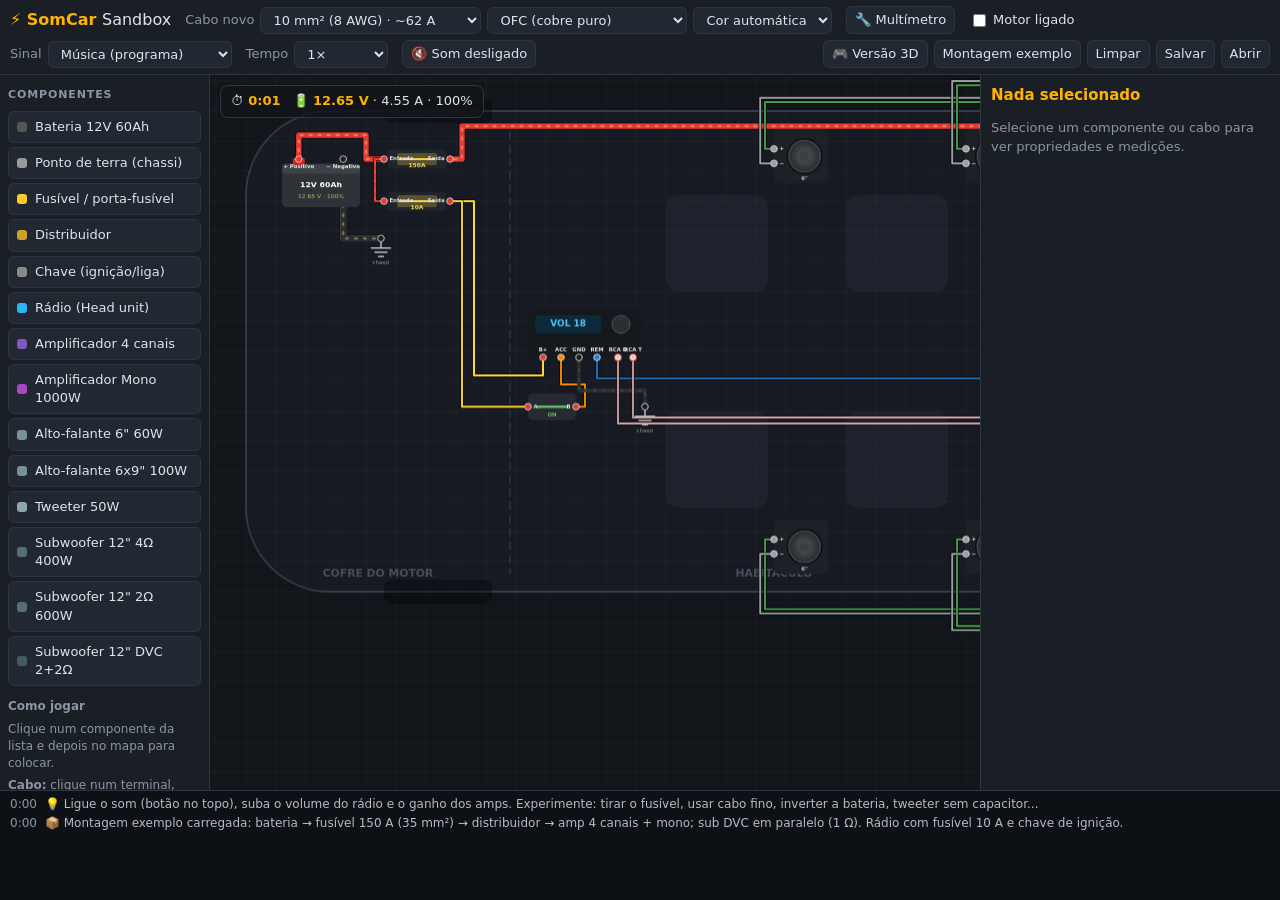
==== index.html @ 88ed20d8 "SomCar Sandbox: simulador de som automotivo 2D e 3D Co-Authored-By: Claude Opus 5.5 <noreply@anthrop" ====
<!doctype html>
<html lang="pt-BR">
<head>
<meta charset="utf-8">
<meta name="viewport" content="width=device-width,initial-scale=1">
<title>SomCar Sandbox – Simulador de Elétrica Automotiva</title>
<link rel="stylesheet" href="style.css">
</head>
<body>
<header id="top">
  <div class="brand">⚡ SomCar <span>Sandbox</span></div>
  <div class="grp"><label>Cabo novo</label>
    <select id="wGauge" title="Bitola do próximo cabo"></select>
    <select id="wMat" title="Material"><option value="cu">OFC (cobre puro)</option><option value="cca">CCA (alumínio cobreado)</option></select>
    <select id="wColor" title="Cor">
      <option value="auto">Cor automática</option><option value="#e53935">Vermelho</option><option value="#2b2b2b">Preto</option>
      <option value="#1e88e5">Azul</option><option value="#fdd835">Amarelo</option><option value="#fb8c00">Laranja</option>
      <option value="#9aa0a6">Cinza</option><option value="#43a047">Verde</option><option value="#8e24aa">Roxo</option>
    </select>
  </div>
  <div class="grp"><button id="btnMeter" title="Multímetro (M)">🔧 Multímetro</button></div>
  <div class="grp"><label class="chk"><input type="checkbox" id="motor"> Motor ligado</label></div>
  <div class="grp"><label>Sinal</label><select id="signal"></select></div>
  <div class="grp"><label>Tempo</label>
    <select id="speed"><option value="0">⏸ Pausa</option><option value="1" selected>1×</option><option value="5">5×</option><option value="20">20×</option></select>
  </div>
  <div class="grp"><button id="btnSound">🔇 Som desligado</button></div>
  <div class="grp right">
    <a href="jogo3d.html"><button>🎮 Versão 3D</button></a>
    <button id="btnExample">Montagem exemplo</button>
    <button id="btnClear">Limpar</button>
    <button id="btnExport">Salvar</button>
    <button id="btnImport">Abrir</button>
    <input type="file" id="file" accept=".json" hidden>
  </div>
</header>
<div id="main">
  <aside id="palette">
    <h4>Componentes</h4>
    <div id="palList"></div>
    <div class="help">
      <b>Como jogar</b>
      <p>Clique num componente da lista e depois no mapa para colocar.</p>
      <p><b>Cabo:</b> clique num terminal, clique no vazio para fazer curvas e clique no terminal de destino. <kbd>Esc</kbd> ou botão direito cancela.</p>
      <p>Arraste peças para mover. Arraste o fundo para navegar, rodinha = zoom.</p>
      <p><kbd>Del</kbd> apaga o selecionado. Duplo clique liga/desliga chave e rádio.</p>
      <p><b>Multímetro:</b> clique na ponta vermelha e depois na preta.</p>
    </div>
  </aside>
  <div id="stage">
    <canvas id="cv"></canvas>
    <div id="hud"></div>
    <div id="meter" hidden></div>
    <div id="tip" hidden></div>
    <div id="toast" hidden></div>
  </div>
  <aside id="panel">
    <div id="pTitle">Nada selecionado</div>
    <div id="pBody"><p class="muted">Selecione um componente ou cabo para ver propriedades e medições.</p></div>
    <div id="pLive"></div>
  </aside>
</div>
<div id="log"></div>
<script src="sim.js"></script>
<script src="audio.js"></script>
<script src="app.js"></script>
</body>
</html>
---- style.css ----
* { box-sizing: border-box; }
:root {
  --bg: #12151a; --panel: #1a1f26; --panel2: #222832; --line: #2e3540; --text: #dfe4ea; --muted: #8b95a3;
  --accent: #ffb300; --good: #4caf50; --warn: #ffb300; --bad: #ef5350;
}
html, body { margin: 0; height: 100%; background: var(--bg); color: var(--text); font: 13px/1.4 system-ui, 'Segoe UI', Roboto, sans-serif; overflow: hidden; }
body { display: flex; flex-direction: column; }
button, select, input { font: inherit; color: var(--text); background: var(--panel2); border: 1px solid var(--line); border-radius: 6px; padding: 4px 8px; }
button { cursor: pointer; }
button:hover { border-color: var(--accent); }
button.on { background: #3a2f10; border-color: var(--accent); color: var(--accent); }
#top { display: flex; flex-wrap: wrap; gap: 6px 14px; align-items: center; padding: 6px 10px; background: var(--panel); border-bottom: 1px solid var(--line); }
.brand { font-weight: 800; font-size: 16px; color: var(--accent); }
.brand span { color: var(--text); font-weight: 400; }
.grp { display: flex; gap: 6px; align-items: center; }
.grp label { color: var(--muted); }
.grp .chk { color: var(--text); display: flex; gap: 4px; align-items: center; }
.grp.right { margin-left: auto; }
#main { flex: 1; display: flex; min-height: 0; }
#palette { width: 210px; background: var(--panel); border-right: 1px solid var(--line); padding: 8px; overflow-y: auto; }
#palette h4 { margin: 4px 0 8px; color: var(--muted); text-transform: uppercase; font-size: 11px; letter-spacing: .08em; }
.pal { display: flex; align-items: center; gap: 8px; width: 100%; text-align: left; margin-bottom: 4px; padding: 6px 8px; }
.pal i { width: 10px; height: 10px; border-radius: 3px; flex: none; }
.pal.on { background: #3a2f10; border-color: var(--accent); }
.help { margin-top: 12px; color: var(--muted); font-size: 12px; }
.help p { margin: 6px 0; }
kbd { background: var(--panel2); border: 1px solid var(--line); border-radius: 3px; padding: 0 4px; font-size: 11px; }
#stage { flex: 1; position: relative; min-width: 0; }
#cv { position: absolute; inset: 0; width: 100%; height: 100%; display: block; cursor: crosshair; }
#hud { position: absolute; left: 10px; top: 10px; background: rgba(18,21,26,.85); border: 1px solid var(--line); border-radius: 8px; padding: 6px 10px; pointer-events: none; font-variant-numeric: tabular-nums; }
#hud b { color: var(--accent); }
#meter { position: absolute; right: 10px; top: 10px; width: 230px; background: #f2c200; color: #111; border-radius: 12px; padding: 10px; box-shadow: 0 6px 20px rgba(0,0,0,.5); font-variant-numeric: tabular-nums; }
#meter .lcd { background: #9fb28a; border-radius: 6px; padding: 6px 8px; font: 700 26px/1.1 'Consolas', monospace; text-align: right; margin: 6px 0; color: #1d2a12; }
#meter .lcd small { font-size: 13px; }
#meter .row { font-size: 12px; }
#meter .red { color: #b71c1c; font-weight: 700; } #meter .blk { font-weight: 700; }
#tip { position: absolute; pointer-events: none; background: rgba(10,12,16,.95); border: 1px solid var(--line); border-radius: 6px; padding: 6px 8px; font-size: 12px; max-width: 320px; font-variant-numeric: tabular-nums; white-space: nowrap; }
#toast { position: absolute; left: 50%; bottom: 14px; transform: translateX(-50%); background: #3a1e1e; border: 1px solid var(--bad); padding: 6px 12px; border-radius: 6px; }
#panel { width: 300px; background: var(--panel); border-left: 1px solid var(--line); padding: 10px; overflow-y: auto; }
#pTitle { font-weight: 700; font-size: 15px; margin-bottom: 8px; color: var(--accent); }
#pBody .f { margin: 8px 0; }
#pBody .f > label { display: block; color: var(--muted); margin-bottom: 3px; }
#pBody select, #pBody input[type=number] { width: 100%; }
#pBody input[type=range] { width: 100%; }
#pBody .btns { display: flex; flex-wrap: wrap; gap: 6px; margin: 10px 0; }
.muted { color: var(--muted); }
.note { background: var(--panel2); border-left: 3px solid var(--accent); padding: 6px 8px; border-radius: 4px; color: var(--muted); font-size: 12px; margin: 8px 0; }
#pLive table { width: 100%; border-collapse: collapse; font-variant-numeric: tabular-nums; }
#pLive td { padding: 3px 2px; border-bottom: 1px solid var(--line); }
#pLive td:last-child { text-align: right; }
#pLive .h td { color: var(--accent); font-weight: 700; padding-top: 10px; }
.good { color: var(--good); } .warn { color: var(--warn); } .bad { color: var(--bad); }
#log { height: 110px; background: #0d1014; border-top: 1px solid var(--line); overflow-y: auto; padding: 4px 10px; font-size: 12px; font-variant-numeric: tabular-nums; }
#log div { padding: 1px 0; }
#log .t { color: var(--muted); margin-right: 8px; }
#log .warn { color: #ffcc80; } #log .bad { color: #ff8a80; } #log .info { color: #b0bec5; }
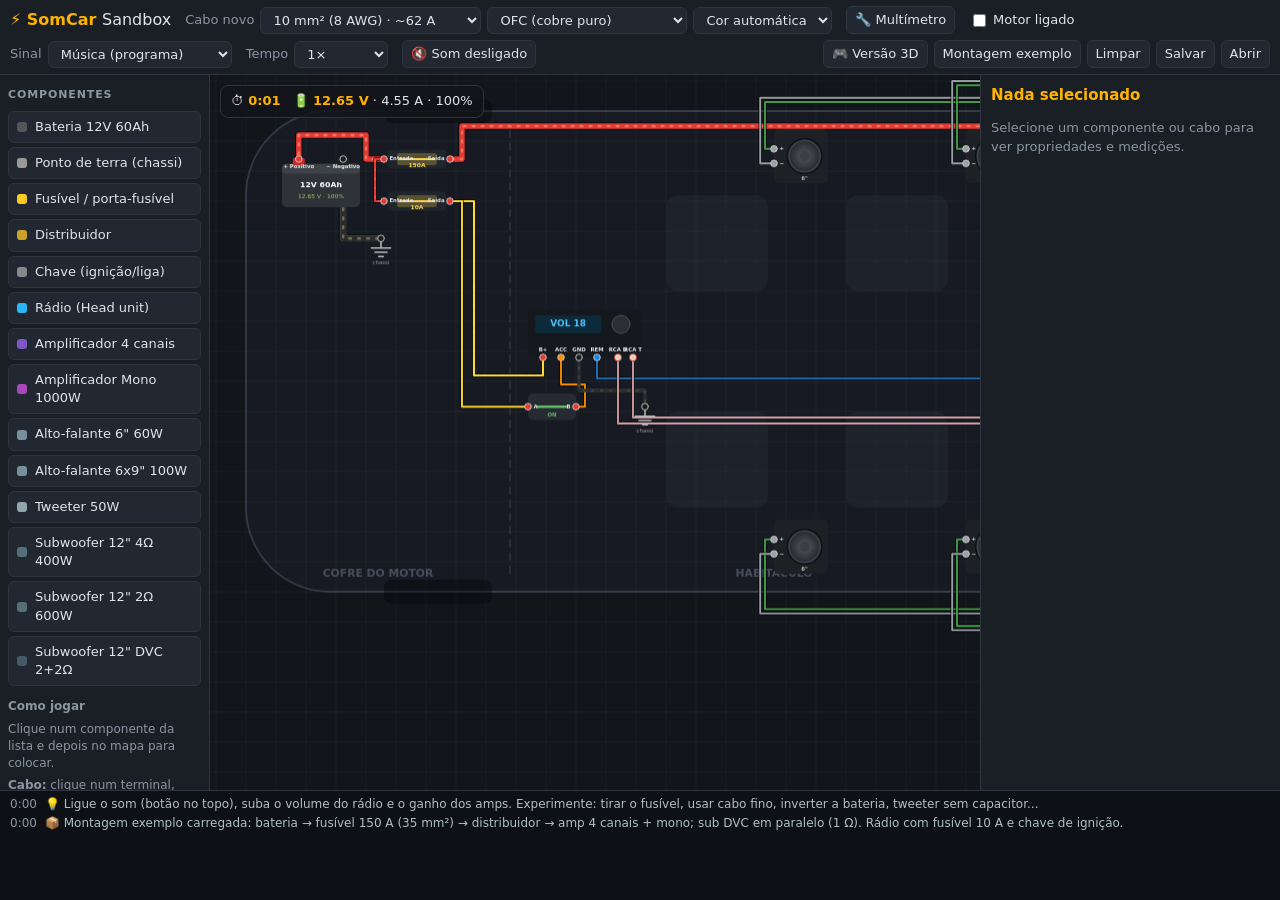
==== commit 27acd9f8: "Suporte a celular (toque, joystick, pinça) e correção de dt negativo Co-Authored-By: Claude Opus 5.5" ====
--- a/index.html
+++ b/index.html
@@ -2,11 +2,11 @@
 <html lang="pt-BR">
 <head>
 <meta charset="utf-8">
-<meta name="viewport" content="width=device-width,initial-scale=1">
+<meta name="viewport" content="width=device-width,initial-scale=1,maximum-scale=1,user-scalable=no">
 <title>SomCar Sandbox – Simulador de Elétrica Automotiva</title>
 <link rel="stylesheet" href="style.css">
 </head>
-<body>
+<body class="nosel">
 <header id="top">
   <div class="brand">⚡ SomCar <span>Sandbox</span></div>
   <div class="grp"><label>Cabo novo</label>
@@ -53,6 +53,7 @@
     <div id="meter" hidden></div>
     <div id="tip" hidden></div>
     <div id="toast" hidden></div>
+    <button id="cancelBtn" hidden>↶ Desfazer / cancelar</button>
   </div>
   <aside id="panel">
     <div id="pTitle">Nada selecionado</div>
--- a/style.css
+++ b/style.css
@@ -26,7 +26,7 @@
 .help p { margin: 6px 0; }
 kbd { background: var(--panel2); border: 1px solid var(--line); border-radius: 3px; padding: 0 4px; font-size: 11px; }
 #stage { flex: 1; position: relative; min-width: 0; }
-#cv { position: absolute; inset: 0; width: 100%; height: 100%; display: block; cursor: crosshair; }
+#cv { position: absolute; inset: 0; width: 100%; height: 100%; display: block; cursor: crosshair; touch-action: none; }
 #hud { position: absolute; left: 10px; top: 10px; background: rgba(18,21,26,.85); border: 1px solid var(--line); border-radius: 8px; padding: 6px 10px; pointer-events: none; font-variant-numeric: tabular-nums; }
 #hud b { color: var(--accent); }
 #meter { position: absolute; right: 10px; top: 10px; width: 230px; background: #f2c200; color: #111; border-radius: 12px; padding: 10px; box-shadow: 0 6px 20px rgba(0,0,0,.5); font-variant-numeric: tabular-nums; }
@@ -54,3 +54,29 @@
 #log div { padding: 1px 0; }
 #log .t { color: var(--muted); margin-right: 8px; }
 #log .warn { color: #ffcc80; } #log .bad { color: #ff8a80; } #log .info { color: #b0bec5; }
+
+#cancelBtn { position: absolute; right: 10px; bottom: 10px; padding: 10px 14px; background: #3a2f10; border-color: var(--accent); color: var(--accent); font-weight: 700; }
+.mob { display: none; }
+@media (max-width: 820px) {
+  html, body { font-size: 12px; }
+  #top { gap: 6px; padding: 4px 6px; flex-wrap: nowrap; overflow-x: auto; }
+  #top > * { flex: none; }
+  #top .brand { font-size: 14px; }
+  #top label { display: none; }
+  #top .grp .chk { display: flex; }
+  #top select, #top button { padding: 5px 6px; font-size: 12px; max-width: 60vw; }
+  .grp.right { margin-left: 0; }
+  #main { flex-direction: column; }
+  #palette { width: 100%; border-right: 0; border-bottom: 1px solid var(--line); padding: 4px 6px; display: flex; gap: 6px; align-items: center; overflow-x: auto; overflow-y: hidden; flex: none; }
+  #palette h4 { margin: 0; white-space: nowrap; display: none; }
+  #palList { display: flex; gap: 4px; }
+  .pal { width: auto; white-space: nowrap; margin: 0; padding: 8px 10px; }
+  .help { display: none; }
+  #stage { flex: 1; min-height: 0; }
+  #panel { position: fixed; left: 0; right: 0; bottom: 0; width: auto; max-height: 42vh; border-left: 0; border-top: 2px solid var(--accent); z-index: 5; border-radius: 12px 12px 0 0; box-shadow: 0 -6px 20px rgba(0,0,0,.6); }
+  body.nosel #panel { display: none; }
+  #log { height: 64px; }
+  #meter { width: 180px; padding: 6px; } #meter .lcd { font-size: 20px; }
+  #hud { font-size: 11px; max-width: 60vw; }
+  #cancelBtn { bottom: auto; top: 10px; right: auto; left: 50%; transform: translateX(-50%); }
+}
